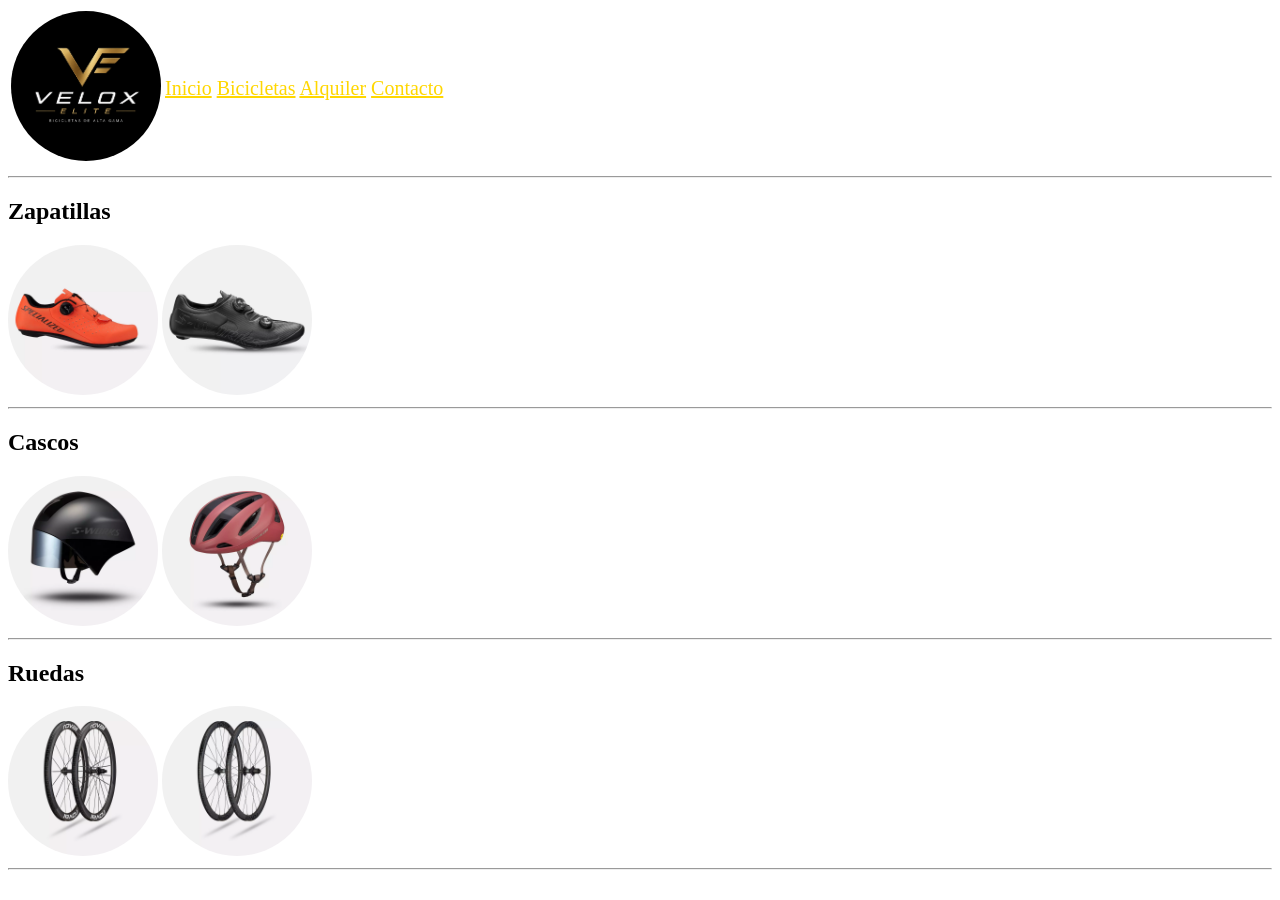
==== accesorios.html @ a30b9417 "commit" ====
<!DOCTYPE html>
<html lang="en">
<head>
    <meta charset="UTF-8">
    <meta name="viewport" content="width=device-width, initial-scale=1.0">
    <title>accesorios</title>
    <meta name="description" content="VeloxElite es una plataforma innovadora especializada en la venta y alquiler de bicicletas de alta gama y accesorios premium, diseñada para satisfacer las necesidades de ciclistas exigentes y apasionados por el rendimiento. Nuestro sitio web ofrece una experiencia intuitiva y moderna, donde los usuarios pueden explorar una amplia variedad de bicicletas de última generación, incluyendo modelos de ruta, montaña y urbanas, provenientes de las mejores marcas del mercado.

    Además de la compra, VeloxElite se destaca por brindar un servicio de alquiler flexible, ideal tanto para turistas como para deportistas que buscan una solución temporal sin comprometer calidad. Cada producto cuenta con descripciones detalladas, especificaciones técnicas y recomendaciones personalizadas para facilitar la decisión de compra o alquiler.

    El sitio también integra una sección exclusiva de accesorios, donde se pueden encontrar cascos, indumentaria, repuestos y tecnología aplicada al ciclismo, garantizando seguridad y máximo rendimiento. Gracias a su enfoque en la optimización SEO, VeloxElite asegura una navegación rápida, contenido relevante y visibilidad en motores de búsqueda, posicionándose como una referencia en el mundo del ciclismo de alto nivel. Nuestro compromiso es ofrecer calidad, innovación y una experiencia única para cada usuario.">
    <meta name="keywords" content="bicicletas de alta gama, alquiler de bicicletas, compra de bicicletas, accesorios de ciclismo, bicicletas premium, ciclismo de alto rendimiento, bicicletas de montaña, bicicletas de ruta, tienda de bicicletas online, alquiler de bicicletas premium, equipamiento ciclista, bicicletas urbanas, VeloxElite, tecnología para ciclismo">
    <meta name="author" content="Camila Acosta, Lorenzo Leiva, Octavio Boggetti">
</head>
<body>
    <header>
        <table>
            <tr>
                <td style="width: 10vw;">
                    <img src="./assets/logo.png" alt="Logo" width="150px" style="border-radius: 50%;">
                </td>
                <td style="width: 90vw; font-size: 20px;">

                    <a href="./index.html" style="list-style: none; color: gold;">Inicio</a>
                    <a href="./bicicletas.html" style="list-style: none; color: gold;">Bicicletas</a>
                    <a href="#" style="list-style: none; color: gold;">Alquiler</a>
                    <a href="#" style="list-style: none; color: gold;">Contacto</a>
                </td>
            </tr>
        </table>
    </header>
    <main>
        <section>
            <hr>
            <h1>Zapatillas</h1>
            <img src="./assets/zapa1.png" alt="zapa" width="150px" style="border-radius: 50%;">
            <img src="./assets/zap2.png" alt="zapa" width="150px" style="border-radius: 50%;">
            <hr>
            <h1>Cascos</h1>
            <img src="./assets/casco1.png" alt="cascos" width="150px" style="border-radius: 50%;">
            <img src="./assets/casco2.png" alt="cascos" width="150px" style="border-radius: 50%;">
            <hr>
            <h1>Ruedas</h1>
            <img src="./assets/rueda1.png" alt="zapa" width="150px" style="border-radius: 50%;">
            <img src="./assets/rueda2.png" alt="zapa" width="150px" style="border-radius: 50%;">
            <hr>
        </section>
    </main>
</body>
</html>
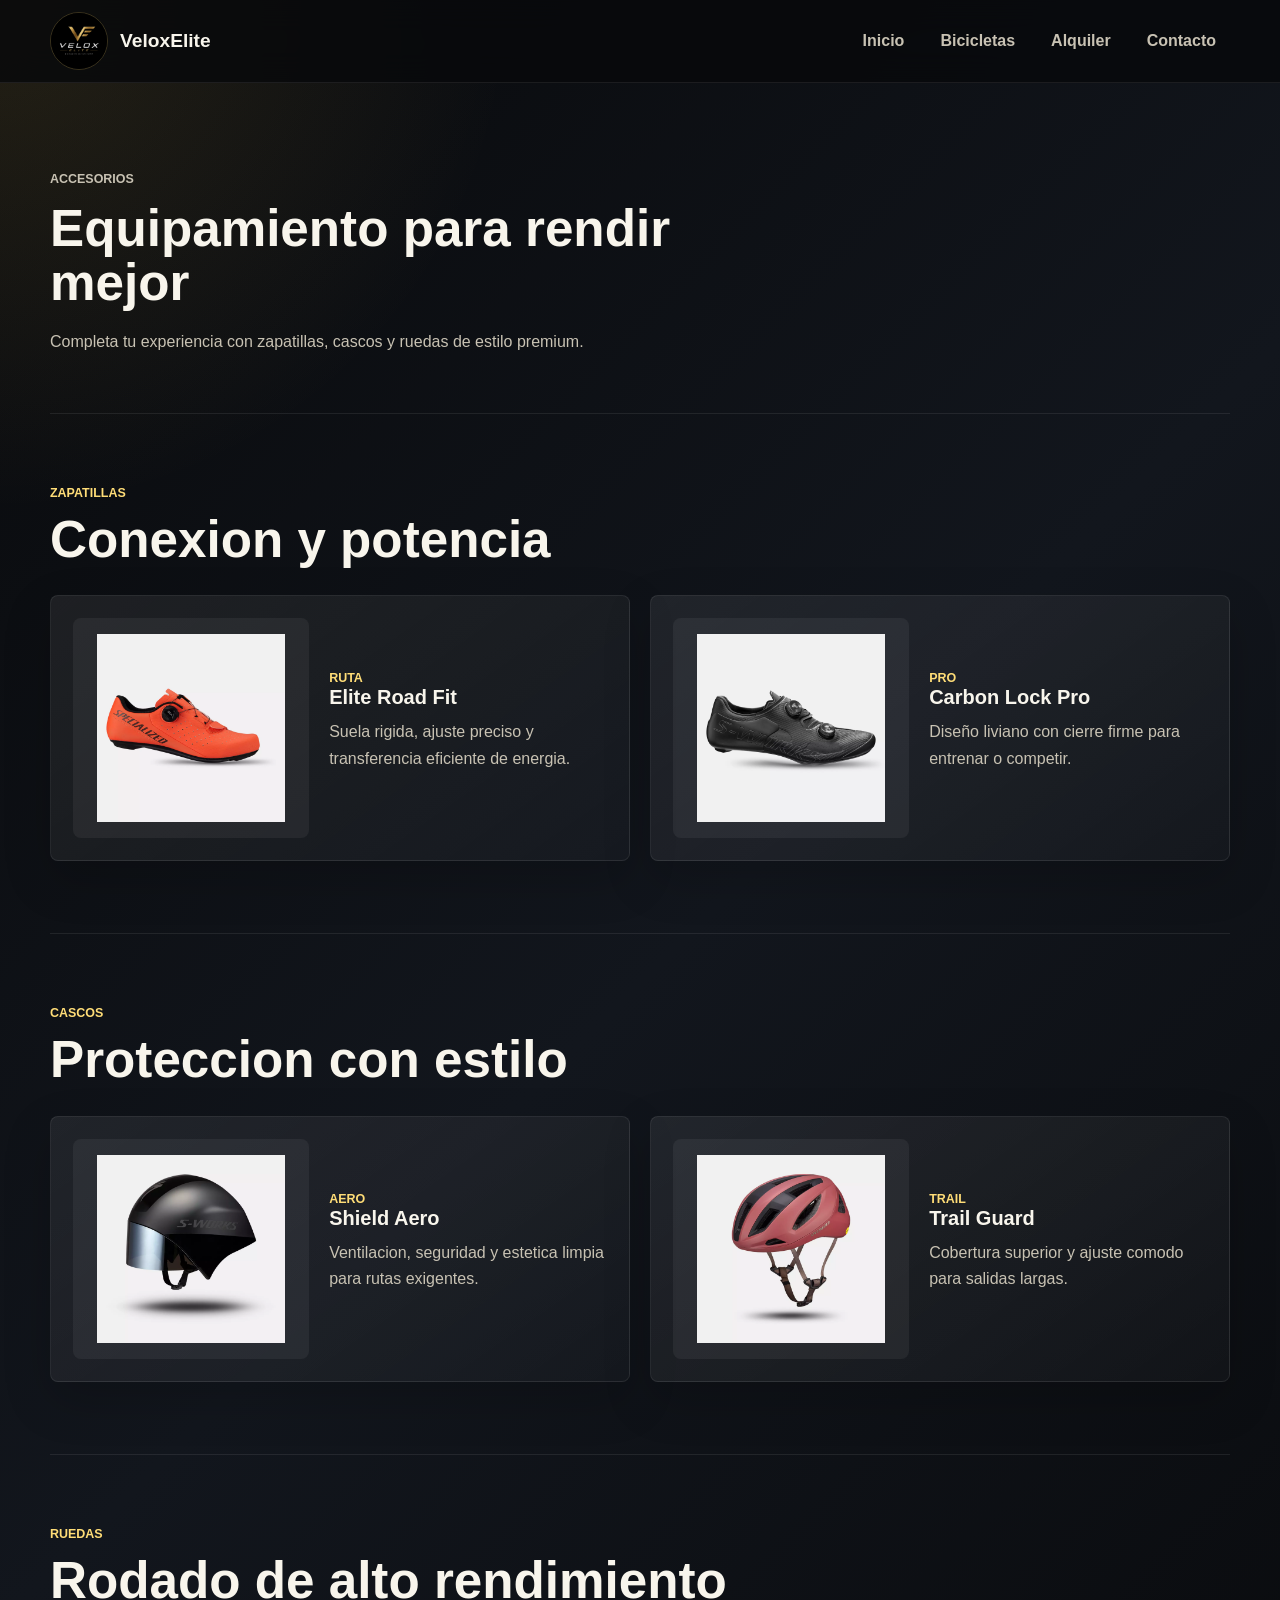
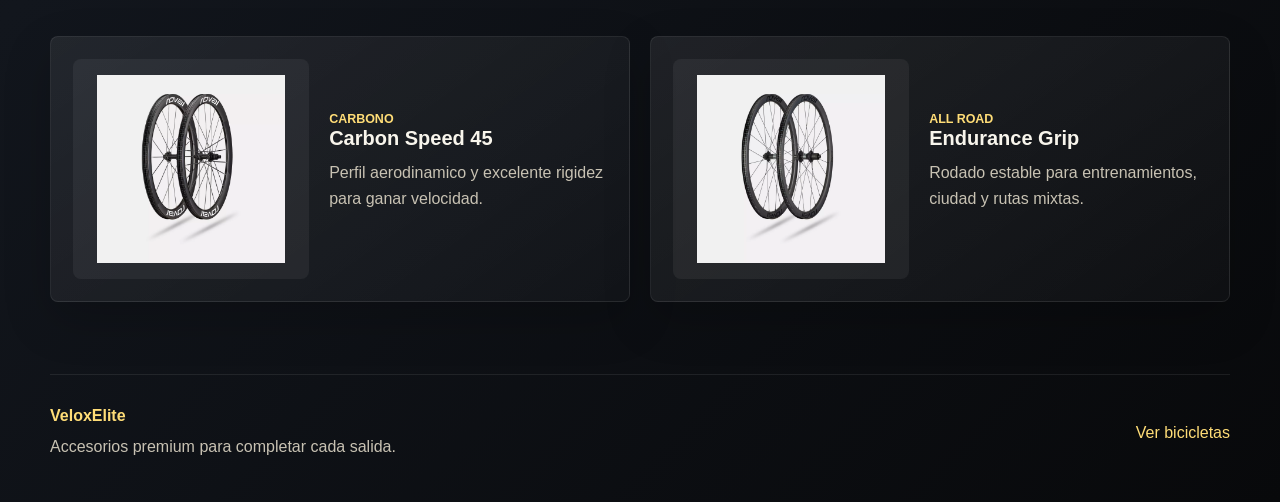
==== commit e5e33579: "mejoras" ====
--- a/accesorios.html
+++ b/accesorios.html
@@ -1,50 +1,118 @@
 <!DOCTYPE html>
-<html lang="en">
+<html lang="es">
 <head>
     <meta charset="UTF-8">
     <meta name="viewport" content="width=device-width, initial-scale=1.0">
-    <title>accesorios</title>
-    <meta name="description" content="VeloxElite es una plataforma innovadora especializada en la venta y alquiler de bicicletas de alta gama y accesorios premium, diseñada para satisfacer las necesidades de ciclistas exigentes y apasionados por el rendimiento. Nuestro sitio web ofrece una experiencia intuitiva y moderna, donde los usuarios pueden explorar una amplia variedad de bicicletas de última generación, incluyendo modelos de ruta, montaña y urbanas, provenientes de las mejores marcas del mercado.
-
-    Además de la compra, VeloxElite se destaca por brindar un servicio de alquiler flexible, ideal tanto para turistas como para deportistas que buscan una solución temporal sin comprometer calidad. Cada producto cuenta con descripciones detalladas, especificaciones técnicas y recomendaciones personalizadas para facilitar la decisión de compra o alquiler.
-
-    El sitio también integra una sección exclusiva de accesorios, donde se pueden encontrar cascos, indumentaria, repuestos y tecnología aplicada al ciclismo, garantizando seguridad y máximo rendimiento. Gracias a su enfoque en la optimización SEO, VeloxElite asegura una navegación rápida, contenido relevante y visibilidad en motores de búsqueda, posicionándose como una referencia en el mundo del ciclismo de alto nivel. Nuestro compromiso es ofrecer calidad, innovación y una experiencia única para cada usuario.">
-    <meta name="keywords" content="bicicletas de alta gama, alquiler de bicicletas, compra de bicicletas, accesorios de ciclismo, bicicletas premium, ciclismo de alto rendimiento, bicicletas de montaña, bicicletas de ruta, tienda de bicicletas online, alquiler de bicicletas premium, equipamiento ciclista, bicicletas urbanas, VeloxElite, tecnología para ciclismo">
-    <meta name="author" content="Camila Acosta, Lorenzo Leiva, Octavio Boggetti">
+    <title>Accesorios | VeloxElite</title>
+    <meta name="description" content="Accesorios premium VeloxElite: zapatillas, cascos y ruedas para ciclismo de alto rendimiento.">
+    <link rel="stylesheet" href="./styles.css">
 </head>
 <body>
-    <header>
-        <table>
-            <tr>
-                <td style="width: 10vw;">
-                    <img src="./assets/logo.png" alt="Logo" width="150px" style="border-radius: 50%;">
-                </td>
-                <td style="width: 90vw; font-size: 20px;">
+    <header class="site-header">
+        <nav class="navbar" aria-label="Navegacion principal">
+            <a class="brand" href="./index.html" aria-label="VeloxElite inicio">
+                <img src="./assets/logo.png" alt="Logo VeloxElite">
+                <span>VeloxElite</span>
+            </a>
 
-                    <a href="./index.html" style="list-style: none; color: gold;">Inicio</a>
-                    <a href="./bicicletas.html" style="list-style: none; color: gold;">Bicicletas</a>
-                    <a href="#" style="list-style: none; color: gold;">Alquiler</a>
-                    <a href="#" style="list-style: none; color: gold;">Contacto</a>
-                </td>
-            </tr>
-        </table>
+            <div class="nav-links">
+                <a href="./index.html">Inicio</a>
+                <a href="./bicicletas.html">Bicicletas</a>
+                <a href="./index.html#alquiler">Alquiler</a>
+                <a href="./index.html#contacto">Contacto</a>
+            </div>
+        </nav>
     </header>
+
     <main>
-        <section>
-            <hr>
-            <h1>Zapatillas</h1>
-            <img src="./assets/zapa1.png" alt="zapa" width="150px" style="border-radius: 50%;">
-            <img src="./assets/zap2.png" alt="zapa" width="150px" style="border-radius: 50%;">
-            <hr>
-            <h1>Cascos</h1>
-            <img src="./assets/casco1.png" alt="cascos" width="150px" style="border-radius: 50%;">
-            <img src="./assets/casco2.png" alt="cascos" width="150px" style="border-radius: 50%;">
-            <hr>
-            <h1>Ruedas</h1>
-            <img src="./assets/rueda1.png" alt="zapa" width="150px" style="border-radius: 50%;">
-            <img src="./assets/rueda2.png" alt="zapa" width="150px" style="border-radius: 50%;">
-            <hr>
+        <section class="page-hero compact">
+            <p class="eyebrow">Accesorios</p>
+            <h1>Equipamiento para rendir mejor</h1>
+            <p>Completa tu experiencia con zapatillas, cascos y ruedas de estilo premium.</p>
+        </section>
+
+        <section class="catalog-section">
+            <div class="section-heading">
+                <p class="eyebrow">Zapatillas</p>
+                <h2>Conexion y potencia</h2>
+            </div>
+            <div class="product-grid">
+                <article class="product-card">
+                    <img src="./assets/zapa1.png" alt="Zapatillas de ciclismo premium">
+                    <div>
+                        <span class="tag">Ruta</span>
+                        <h3>Elite Road Fit</h3>
+                        <p>Suela rigida, ajuste preciso y transferencia eficiente de energia.</p>
+                    </div>
+                </article>
+                <article class="product-card">
+                    <img src="./assets/zap2.png" alt="Zapatillas de ciclismo negras">
+                    <div>
+                        <span class="tag">Pro</span>
+                        <h3>Carbon Lock Pro</h3>
+                        <p>Dise&ntilde;o liviano con cierre firme para entrenar o competir.</p>
+                    </div>
+                </article>
+            </div>
+        </section>
+
+        <section class="catalog-section">
+            <div class="section-heading">
+                <p class="eyebrow">Cascos</p>
+                <h2>Proteccion con estilo</h2>
+            </div>
+            <div class="product-grid">
+                <article class="product-card">
+                    <img src="./assets/casco1.png" alt="Casco de ciclismo premium">
+                    <div>
+                        <span class="tag">Aero</span>
+                        <h3>Shield Aero</h3>
+                        <p>Ventilacion, seguridad y estetica limpia para rutas exigentes.</p>
+                    </div>
+                </article>
+                <article class="product-card">
+                    <img src="./assets/casco2.png" alt="Casco de ciclismo deportivo">
+                    <div>
+                        <span class="tag">Trail</span>
+                        <h3>Trail Guard</h3>
+                        <p>Cobertura superior y ajuste comodo para salidas largas.</p>
+                    </div>
+                </article>
+            </div>
+        </section>
+
+        <section class="catalog-section">
+            <div class="section-heading">
+                <p class="eyebrow">Ruedas</p>
+                <h2>Rodado de alto rendimiento</h2>
+            </div>
+            <div class="product-grid">
+                <article class="product-card">
+                    <img src="./assets/rueda1.png" alt="Rueda de bicicleta premium">
+                    <div>
+                        <span class="tag">Carbono</span>
+                        <h3>Carbon Speed 45</h3>
+                        <p>Perfil aerodinamico y excelente rigidez para ganar velocidad.</p>
+                    </div>
+                </article>
+                <article class="product-card">
+                    <img src="./assets/rueda2.png" alt="Rueda deportiva de bicicleta">
+                    <div>
+                        <span class="tag">All road</span>
+                        <h3>Endurance Grip</h3>
+                        <p>Rodado estable para entrenamientos, ciudad y rutas mixtas.</p>
+                    </div>
+                </article>
+            </div>
         </section>
     </main>
+
+    <footer class="site-footer">
+        <div>
+            <strong>VeloxElite</strong>
+            <p>Accesorios premium para completar cada salida.</p>
+        </div>
+        <a href="./bicicletas.html">Ver bicicletas</a>
+    </footer>
 </body>
-</html>+</html>
--- a/styles.css
+++ b/styles.css
@@ -0,0 +1,510 @@
+:root {
+    --bg: #08090b;
+    --surface: #11141a;
+    --surface-soft: #181d25;
+    --text: #f8f5ec;
+    --muted: #c8c2b3;
+    --gold: #f0c85a;
+    --gold-strong: #ffdd77;
+    --line: rgba(240, 200, 90, 0.2);
+    --shadow: 0 24px 70px rgba(0, 0, 0, 0.42);
+}
+
+* {
+    box-sizing: border-box;
+}
+
+html {
+    scroll-behavior: smooth;
+}
+
+body {
+    margin: 0;
+    font-family: Arial, Helvetica, sans-serif;
+    color: var(--text);
+    background:
+        radial-gradient(circle at top left, rgba(240, 200, 90, 0.12), transparent 32rem),
+        linear-gradient(135deg, #08090b 0%, #12161d 48%, #08090b 100%);
+    min-height: 100vh;
+}
+
+img {
+    display: block;
+    max-width: 100%;
+}
+
+a {
+    color: inherit;
+    text-decoration: none;
+}
+
+.site-header {
+    position: sticky;
+    top: 0;
+    z-index: 10;
+    backdrop-filter: blur(16px);
+    background: rgba(8, 9, 11, 0.82);
+    border-bottom: 1px solid rgba(255, 255, 255, 0.08);
+}
+
+.navbar {
+    width: min(1180px, calc(100% - 32px));
+    min-height: 82px;
+    margin: 0 auto;
+    display: flex;
+    align-items: center;
+    justify-content: space-between;
+    gap: 24px;
+}
+
+.brand {
+    display: inline-flex;
+    align-items: center;
+    gap: 12px;
+    font-size: 1.2rem;
+    font-weight: 800;
+    letter-spacing: 0;
+}
+
+.brand img {
+    width: 58px;
+    height: 58px;
+    border-radius: 50%;
+    border: 1px solid var(--line);
+    object-fit: cover;
+}
+
+.nav-links {
+    display: flex;
+    align-items: center;
+    justify-content: flex-end;
+    gap: 8px;
+    flex-wrap: wrap;
+}
+
+.nav-links a {
+    min-height: 42px;
+    display: inline-flex;
+    align-items: center;
+    padding: 0 14px;
+    border-radius: 999px;
+    color: var(--muted);
+    font-weight: 700;
+    transition: background 180ms ease, color 180ms ease, transform 180ms ease;
+}
+
+.nav-links a:hover,
+.nav-links a.active {
+    color: #17140b;
+    background: linear-gradient(135deg, var(--gold-strong), var(--gold));
+    transform: translateY(-1px);
+}
+
+main {
+    width: min(1180px, calc(100% - 32px));
+    margin: 0 auto;
+}
+
+.hero {
+    min-height: calc(100vh - 82px);
+    display: grid;
+    grid-template-columns: minmax(0, 1fr) minmax(320px, 0.95fr);
+    align-items: center;
+    gap: 48px;
+    padding: 54px 0 42px;
+}
+
+.hero-content,
+.page-hero {
+    max-width: 690px;
+}
+
+.eyebrow {
+    margin: 0 0 12px;
+    color: var(--gold-strong);
+    font-size: 0.78rem;
+    font-weight: 800;
+    letter-spacing: 0;
+    text-transform: uppercase;
+}
+
+h1,
+h2,
+h3,
+p {
+    margin-top: 0;
+}
+
+h1 {
+    margin-bottom: 16px;
+    font-size: clamp(2.6rem, 7vw, 5.8rem);
+    line-height: 0.96;
+}
+
+.hero h2,
+.page-hero h1 {
+    margin-bottom: 18px;
+    font-size: clamp(1.8rem, 4vw, 3.25rem);
+    line-height: 1.05;
+}
+
+.hero-text,
+.page-hero p,
+.showcase p,
+.cta-section p,
+.site-footer p {
+    color: var(--muted);
+    line-height: 1.7;
+}
+
+.hero-actions {
+    display: flex;
+    gap: 14px;
+    flex-wrap: wrap;
+    margin-top: 28px;
+}
+
+.button {
+    min-height: 48px;
+    display: inline-flex;
+    align-items: center;
+    justify-content: center;
+    padding: 0 20px;
+    border-radius: 999px;
+    font-weight: 800;
+    border: 1px solid transparent;
+    transition: transform 180ms ease, box-shadow 180ms ease, background 180ms ease;
+}
+
+.button:hover {
+    transform: translateY(-2px);
+}
+
+.button-primary {
+    color: #151208;
+    background: linear-gradient(135deg, var(--gold-strong), var(--gold));
+    box-shadow: 0 14px 30px rgba(240, 200, 90, 0.25);
+}
+
+.button-secondary {
+    color: var(--text);
+    border-color: var(--line);
+    background: rgba(255, 255, 255, 0.06);
+}
+
+.hero-visual {
+    position: relative;
+    min-height: 460px;
+    display: grid;
+    place-items: center;
+    border-radius: 8px;
+    overflow: hidden;
+    background:
+        linear-gradient(145deg, rgba(255, 255, 255, 0.08), rgba(255, 255, 255, 0.02)),
+        var(--surface);
+    box-shadow: var(--shadow);
+    border: 1px solid rgba(255, 255, 255, 0.08);
+}
+
+.hero-visual::before {
+    content: "";
+    position: absolute;
+    inset: 12%;
+    border: 1px solid var(--line);
+    transform: skew(-10deg);
+}
+
+.hero-visual img {
+    position: relative;
+    width: min(92%, 520px);
+    max-height: 400px;
+    object-fit: contain;
+    filter: drop-shadow(0 30px 38px rgba(0, 0, 0, 0.55));
+}
+
+.hero-badge {
+    position: absolute;
+    left: 22px;
+    bottom: 22px;
+    display: grid;
+    gap: 4px;
+    padding: 14px 16px;
+    border-radius: 8px;
+    background: rgba(8, 9, 11, 0.78);
+    border: 1px solid var(--line);
+    backdrop-filter: blur(12px);
+}
+
+.hero-badge span {
+    color: var(--muted);
+    font-size: 0.9rem;
+}
+
+.quick-actions {
+    display: grid;
+    grid-template-columns: repeat(3, 1fr);
+    gap: 14px;
+    margin: 0 0 84px;
+}
+
+.quick-actions a,
+.feature-card,
+.product-card,
+.cta-section,
+.showcase {
+    border: 1px solid rgba(255, 255, 255, 0.08);
+    background: linear-gradient(145deg, rgba(255, 255, 255, 0.075), rgba(255, 255, 255, 0.025));
+    box-shadow: 0 18px 48px rgba(0, 0, 0, 0.18);
+}
+
+.quick-actions a {
+    min-height: 110px;
+    display: grid;
+    align-content: center;
+    gap: 8px;
+    padding: 22px;
+    border-radius: 8px;
+    transition: transform 180ms ease, border-color 180ms ease;
+}
+
+.quick-actions a:hover {
+    transform: translateY(-3px);
+    border-color: var(--line);
+}
+
+.quick-actions span,
+.tag {
+    color: var(--gold-strong);
+    font-size: 0.78rem;
+    font-weight: 800;
+    text-transform: uppercase;
+}
+
+.quick-actions strong {
+    font-size: clamp(1rem, 2vw, 1.3rem);
+}
+
+.section,
+.catalog-section {
+    padding: 72px 0;
+}
+
+.section-heading {
+    margin-bottom: 28px;
+}
+
+.section-heading h2,
+.showcase h2,
+.cta-section h2 {
+    margin-bottom: 12px;
+    font-size: clamp(1.8rem, 4vw, 3.2rem);
+    line-height: 1.08;
+}
+
+.features-grid {
+    display: grid;
+    grid-template-columns: repeat(4, 1fr);
+    gap: 18px;
+}
+
+.feature-card {
+    min-height: 280px;
+    padding: 24px;
+    border-radius: 8px;
+}
+
+.icon {
+    width: 58px;
+    height: 58px;
+    display: grid;
+    place-items: center;
+    margin-bottom: 18px;
+    border-radius: 50%;
+    color: var(--gold-strong);
+    background: rgba(240, 200, 90, 0.12);
+    border: 1px solid var(--line);
+}
+
+.feature-card h3,
+.product-card h3 {
+    margin-bottom: 10px;
+    font-size: 1.25rem;
+}
+
+.feature-card p,
+.product-card p {
+    color: var(--muted);
+    line-height: 1.65;
+}
+
+.showcase {
+    display: grid;
+    grid-template-columns: 0.8fr 1.2fr;
+    gap: 28px;
+    align-items: center;
+    padding: 32px;
+    border-radius: 8px;
+    margin-bottom: 72px;
+}
+
+.showcase-images {
+    display: grid;
+    grid-template-columns: repeat(3, 1fr);
+    gap: 14px;
+}
+
+.showcase-images img {
+    width: 100%;
+    height: 210px;
+    object-fit: contain;
+    padding: 18px;
+    border-radius: 8px;
+    background: rgba(255, 255, 255, 0.05);
+}
+
+.cta-section {
+    display: flex;
+    align-items: center;
+    justify-content: space-between;
+    gap: 24px;
+    margin: 20px 0 84px;
+    padding: 32px;
+    border-radius: 8px;
+}
+
+.page-hero {
+    padding: 86px 0 42px;
+}
+
+.page-hero.compact {
+    min-height: 300px;
+}
+
+.catalog-section {
+    border-top: 1px solid rgba(255, 255, 255, 0.08);
+}
+
+.product-grid {
+    display: grid;
+    grid-template-columns: repeat(2, 1fr);
+    gap: 20px;
+}
+
+.product-card {
+    display: grid;
+    grid-template-columns: minmax(150px, 0.85fr) 1fr;
+    gap: 20px;
+    align-items: center;
+    min-height: 260px;
+    padding: 22px;
+    border-radius: 8px;
+    overflow: hidden;
+}
+
+.product-card img {
+    width: 100%;
+    height: 220px;
+    object-fit: contain;
+    padding: 16px;
+    border-radius: 8px;
+    background: rgba(255, 255, 255, 0.055);
+    transition: transform 220ms ease;
+}
+
+.product-card:hover img {
+    transform: scale(1.04);
+}
+
+.site-footer {
+    width: min(1180px, calc(100% - 32px));
+    margin: 0 auto;
+    padding: 32px 0 42px;
+    display: flex;
+    align-items: center;
+    justify-content: space-between;
+    gap: 20px;
+    border-top: 1px solid rgba(255, 255, 255, 0.08);
+}
+
+.site-footer strong,
+.site-footer a {
+    color: var(--gold-strong);
+}
+
+.site-footer p {
+    margin: 8px 0 0;
+}
+
+@media (max-width: 920px) {
+    .hero,
+    .showcase {
+        grid-template-columns: 1fr;
+    }
+
+    .hero {
+        min-height: auto;
+        padding-top: 40px;
+    }
+
+    .hero-visual {
+        min-height: 360px;
+    }
+
+    .features-grid {
+        grid-template-columns: repeat(2, 1fr);
+    }
+
+    .product-grid {
+        grid-template-columns: 1fr;
+    }
+}
+
+@media (max-width: 680px) {
+    .navbar,
+    .site-footer,
+    .cta-section {
+        align-items: flex-start;
+        flex-direction: column;
+    }
+
+    .navbar {
+        min-height: auto;
+        padding: 14px 0;
+    }
+
+    .nav-links {
+        width: 100%;
+        justify-content: flex-start;
+    }
+
+    .nav-links a {
+        min-height: 38px;
+        padding: 0 11px;
+        font-size: 0.92rem;
+    }
+
+    .quick-actions,
+    .features-grid,
+    .showcase-images {
+        grid-template-columns: 1fr;
+    }
+
+    .hero-actions,
+    .button {
+        width: 100%;
+    }
+
+    .product-card {
+        grid-template-columns: 1fr;
+    }
+
+    .product-card img,
+    .showcase-images img {
+        height: 190px;
+    }
+
+    .section,
+    .catalog-section {
+        padding: 48px 0;
+    }
+}
